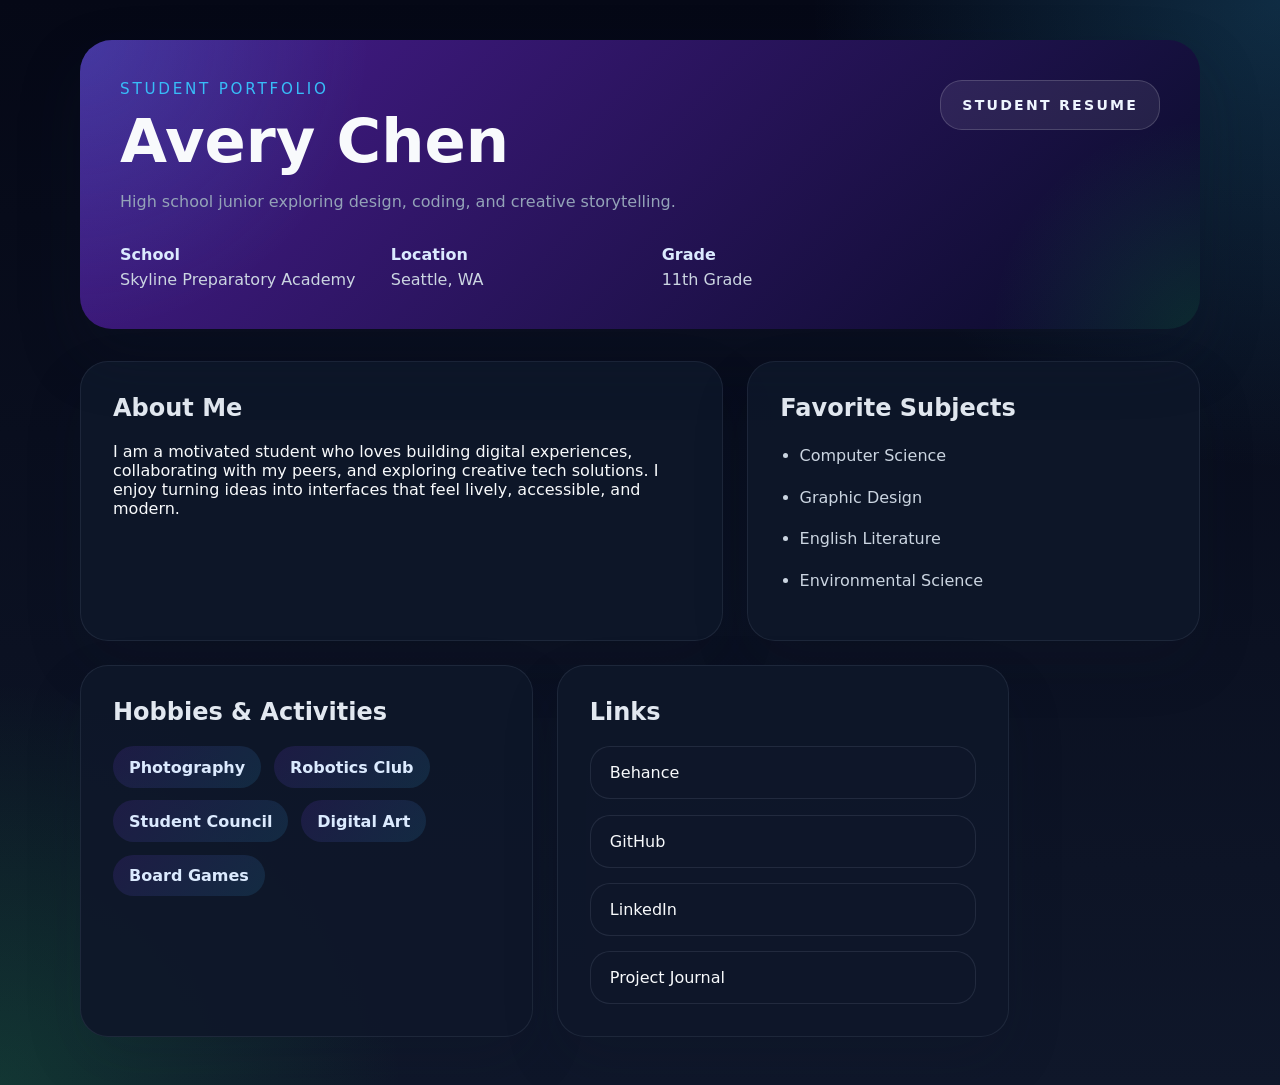
==== Web/simple-web/index.html @ d9cc329e "my first web" ====
<!DOCTYPE html>
<html lang="en">
<head>
  <meta charset="UTF-8" />
  <meta name="viewport" content="width=device-width, initial-scale=1.0" />
  <title>Student Resume | Avery Chen</title>
  <link rel="stylesheet" href="style.css" />
</head>
<body>
  <div class="page-shell">
    <header class="hero-card">
      <div class="hero-content">
        <p class="eyebrow">Student Portfolio</p>
        <h1>Avery Chen</h1>
        <p class="subtitle">High school junior exploring design, coding, and creative storytelling.</p>
        <div class="hero-meta">
          <div>
            <strong>School</strong>
            <p>Skyline Preparatory Academy</p>
          </div>
          <div>
            <strong>Location</strong>
            <p>Seattle, WA</p>
          </div>
          <div>
            <strong>Grade</strong>
            <p>11th Grade</p>
          </div>
        </div>
      </div>
      <div class="hero-badge">Student Resume</div>
    </header>

    <main class="content-grid">
      <section class="card about-card">
        <h2>About Me</h2>
        <p>I am a motivated student who loves building digital experiences, collaborating with my peers, and exploring creative tech solutions. I enjoy turning ideas into interfaces that feel lively, accessible, and modern.</p>
      </section>

      <section class="card skills-card">
        <h2>Favorite Subjects</h2>
        <ul class="bullet-list">
          <li>Computer Science</li>
          <li>Graphic Design</li>
          <li>English Literature</li>
          <li>Environmental Science</li>
        </ul>
      </section>

      <section class="card hobbies-card">
        <h2>Hobbies & Activities</h2>
        <div class="tag-list">
          <span>Photography</span>
          <span>Robotics Club</span>
          <span>Student Council</span>
          <span>Digital Art</span>
          <span>Board Games</span>
        </div>
      </section>

      <section class="card links-card">
        <h2>Links</h2>
        <div class="links-grid">
          <a href="#" target="_blank" rel="noreferrer">Behance</a>
          <a href="#" target="_blank" rel="noreferrer">GitHub</a>
          <a href="#" target="_blank" rel="noreferrer">LinkedIn</a>
          <a href="#" target="_blank" rel="noreferrer">Project Journal</a>
        </div>
      </section>
    </main>
  </div>

  <script src="script.js"></script>
</body>
</html>
---- Web/simple-web/style.css ----
:root {
  color-scheme: dark;
  --bg: #0f172a;
  --surface: #15203f;
  --surface-alt: #1c2a55;
  --text: #f8fafc;
  --muted: #94a3b8;
  --accent: #7c3aed;
  --accent-soft: #6d28d9;
  --accent-alt: #22c55e;
  --highlight: #38bdf8;
  --shadow: 0 28px 60px rgba(15, 23, 42, 0.25);
}

* {
  box-sizing: border-box;
}

html, body {
  margin: 0;
  min-height: 100%;
}

body {
  font-family: "Inter", system-ui, -apple-system, BlinkMacSystemFont, "Segoe UI", sans-serif;
  background: radial-gradient(circle at top right, rgba(56, 189, 248, 0.2), transparent 28%),
              radial-gradient(circle at bottom left, rgba(34, 197, 94, 0.18), transparent 24%),
              linear-gradient(180deg, #050816 0%, #0f172a 100%);
  color: var(--text);
}

.page-shell {
  width: min(1120px, calc(100% - 2rem));
  margin: 0 auto;
  padding: 2.5rem 0 3rem;
}

.hero-card {
  position: relative;
  overflow: hidden;
  padding: 2.5rem;
  border-radius: 32px;
  background: linear-gradient(135deg, rgba(76, 29, 149, 0.95), rgba(7, 11, 38, 0.95));
  box-shadow: var(--shadow);
  display: grid;
  grid-template-columns: 1fr auto;
  gap: 1.5rem;
}

.hero-card::before {
  content: "";
  position: absolute;
  inset: 0;
  background: radial-gradient(circle at top left, rgba(56, 189, 248, 0.18), transparent 25%),
              radial-gradient(circle at bottom right, rgba(34, 197, 94, 0.16), transparent 18%);
  pointer-events: none;
}

.hero-content,
.hero-badge {
  position: relative;
}

.eyebrow {
  margin: 0 0 0.75rem;
  color: var(--highlight);
  font-size: 0.95rem;
  letter-spacing: 0.18em;
  text-transform: uppercase;
}

h1 {
  margin: 0;
  font-size: clamp(2rem, 5vw, 3.8rem);
  line-height: 1.02;
}

.subtitle {
  margin: 1rem 0 1.8rem;
  max-width: 38rem;
  color: var(--muted);
  line-height: 1.75;
}

.hero-meta {
  display: grid;
  grid-template-columns: repeat(3, minmax(0, 1fr));
  gap: 1rem;
}

.hero-meta strong {
  display: block;
  margin-bottom: 0.4rem;
  color: #dbeafe;
}

.hero-meta p {
  margin: 0;
  color: #cbd5e1;
}

.hero-badge {
  align-self: start;
  justify-self: end;
  background: rgba(255, 255, 255, 0.08);
  border: 1px solid rgba(255, 255, 255, 0.16);
  padding: 1rem 1.3rem;
  border-radius: 22px;
  font-weight: 700;
  color: #eff6ff;
  text-transform: uppercase;
  letter-spacing: 0.16em;
  font-size: 0.88rem;
}

.content-grid {
  display: grid;
  grid-template-columns: repeat(12, 1fr);
  gap: 1.5rem;
  margin-top: 2rem;
}

.card {
  background: rgba(15, 23, 42, 0.92);
  border: 1px solid rgba(148, 163, 184, 0.12);
  border-radius: 28px;
  padding: 2rem;
  box-shadow: 0 24px 60px rgba(15, 23, 42, 0.12);
}

.card h2 {
  margin-top: 0;
  color: #e2e8f0;
}

.about-card {
  grid-column: span 7;
}

.skills-card,
.hobbies-card,
.links-card {
  grid-column: span 5;
}

.bullet-list {
  padding-left: 1.2rem;
  margin: 1rem 0 0;
  color: #cbd5e1;
}

.bullet-list li {
  margin-bottom: 0.9rem;
  line-height: 1.7;
}

.tag-list {
  display: flex;
  flex-wrap: wrap;
  gap: 0.8rem;
  margin-top: 1rem;
}

.tag-list span {
  display: inline-flex;
  align-items: center;
  padding: 0.7rem 1rem;
  border-radius: 999px;
  background: linear-gradient(135deg, rgba(124, 58, 237, 0.14), rgba(56, 189, 248, 0.12));
  color: #dbeafe;
  font-weight: 600;
}

.links-grid {
  display: grid;
  gap: 0.95rem;
  margin-top: 1rem;
}

.links-grid a {
  display: block;
  padding: 1rem 1.2rem;
  border-radius: 20px;
  background: rgba(15, 23, 42, 0.75);
  color: #f8fafc;
  text-decoration: none;
  border: 1px solid rgba(148, 163, 184, 0.15);
  transition: transform 0.2s ease, background 0.2s ease, border-color 0.2s ease;
}

.links-grid a:hover {
  transform: translateY(-2px);
  background: rgba(34, 197, 94, 0.15);
  border-color: rgba(34, 197, 94, 0.4);
}

@media (max-width: 900px) {
  .hero-card {
    grid-template-columns: 1fr;
  }

  .hero-badge {
    justify-self: start;
  }

  .content-grid {
    grid-template-columns: 1fr;
  }

  .about-card,
  .skills-card,
  .hobbies-card,
  .links-card {
    grid-column: span 12;
  }
}

@media (max-width: 640px) {
  .page-shell {
    padding: 1.5rem 0 2rem;
  }

  .hero-card {
    padding: 1.7rem;
  }

  .card {
    padding: 1.5rem;
  }
}
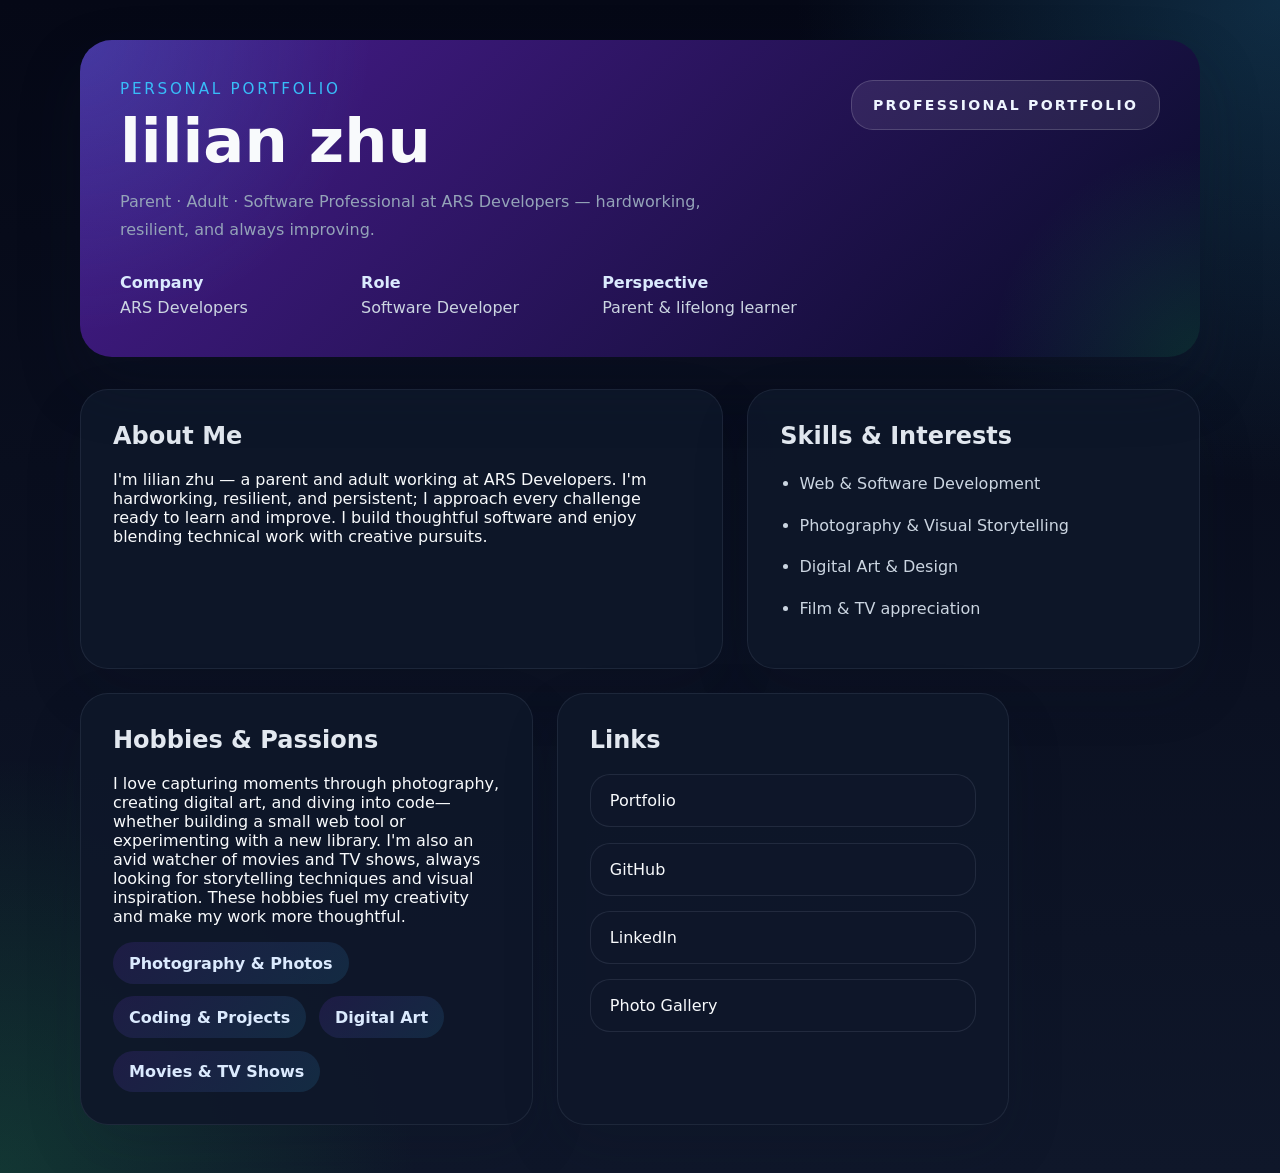
==== commit f472e3ca: "updated my first web" ====
--- a/Web/simple-web/index.html
+++ b/Web/simple-web/index.html
@@ -3,68 +3,68 @@
 <head>
   <meta charset="UTF-8" />
   <meta name="viewport" content="width=device-width, initial-scale=1.0" />
-  <title>Student Resume | Avery Chen</title>
+  <title>Personal Portfolio | lilian zhu</title>
   <link rel="stylesheet" href="style.css" />
 </head>
 <body>
   <div class="page-shell">
     <header class="hero-card">
       <div class="hero-content">
-        <p class="eyebrow">Student Portfolio</p>
-        <h1>Avery Chen</h1>
-        <p class="subtitle">High school junior exploring design, coding, and creative storytelling.</p>
+        <p class="eyebrow">Personal Portfolio</p>
+        <h1>lilian zhu</h1>
+        <p class="subtitle">Parent · Adult · Software Professional at ARS Developers — hardworking, resilient, and always improving.</p>
         <div class="hero-meta">
           <div>
-            <strong>School</strong>
-            <p>Skyline Preparatory Academy</p>
+            <strong>Company</strong>
+            <p>ARS Developers</p>
           </div>
           <div>
-            <strong>Location</strong>
-            <p>Seattle, WA</p>
+            <strong>Role</strong>
+            <p>Software Developer</p>
           </div>
           <div>
-            <strong>Grade</strong>
-            <p>11th Grade</p>
+            <strong>Perspective</strong>
+            <p>Parent & lifelong learner</p>
           </div>
         </div>
       </div>
-      <div class="hero-badge">Student Resume</div>
+      <div class="hero-badge">Professional Portfolio</div>
     </header>
 
     <main class="content-grid">
       <section class="card about-card">
         <h2>About Me</h2>
-        <p>I am a motivated student who loves building digital experiences, collaborating with my peers, and exploring creative tech solutions. I enjoy turning ideas into interfaces that feel lively, accessible, and modern.</p>
+        <p>I'm lilian zhu — a parent and adult working at ARS Developers. I'm hardworking, resilient, and persistent; I approach every challenge ready to learn and improve. I build thoughtful software and enjoy blending technical work with creative pursuits.</p>
       </section>
 
       <section class="card skills-card">
-        <h2>Favorite Subjects</h2>
+        <h2>Skills & Interests</h2>
         <ul class="bullet-list">
-          <li>Computer Science</li>
-          <li>Graphic Design</li>
-          <li>English Literature</li>
-          <li>Environmental Science</li>
+          <li>Web & Software Development</li>
+          <li>Photography & Visual Storytelling</li>
+          <li>Digital Art & Design</li>
+          <li>Film & TV appreciation</li>
         </ul>
       </section>
 
       <section class="card hobbies-card">
-        <h2>Hobbies & Activities</h2>
-        <div class="tag-list">
-          <span>Photography</span>
-          <span>Robotics Club</span>
-          <span>Student Council</span>
+        <h2>Hobbies & Passions</h2>
+        <p>I love capturing moments through photography, creating digital art, and diving into code—whether building a small web tool or experimenting with a new library. I'm also an avid watcher of movies and TV shows, always looking for storytelling techniques and visual inspiration. These hobbies fuel my creativity and make my work more thoughtful.</p>
+        <div class="tag-list emphasize">
+          <span>Photography & Photos</span>
+          <span>Coding & Projects</span>
           <span>Digital Art</span>
-          <span>Board Games</span>
+          <span>Movies & TV Shows</span>
         </div>
       </section>
 
       <section class="card links-card">
         <h2>Links</h2>
         <div class="links-grid">
-          <a href="#" target="_blank" rel="noreferrer">Behance</a>
+          <a href="#" target="_blank" rel="noreferrer">Portfolio</a>
           <a href="#" target="_blank" rel="noreferrer">GitHub</a>
           <a href="#" target="_blank" rel="noreferrer">LinkedIn</a>
-          <a href="#" target="_blank" rel="noreferrer">Project Journal</a>
+          <a href="#" target="_blank" rel="noreferrer">Photo Gallery</a>
         </div>
       </section>
     </main>
